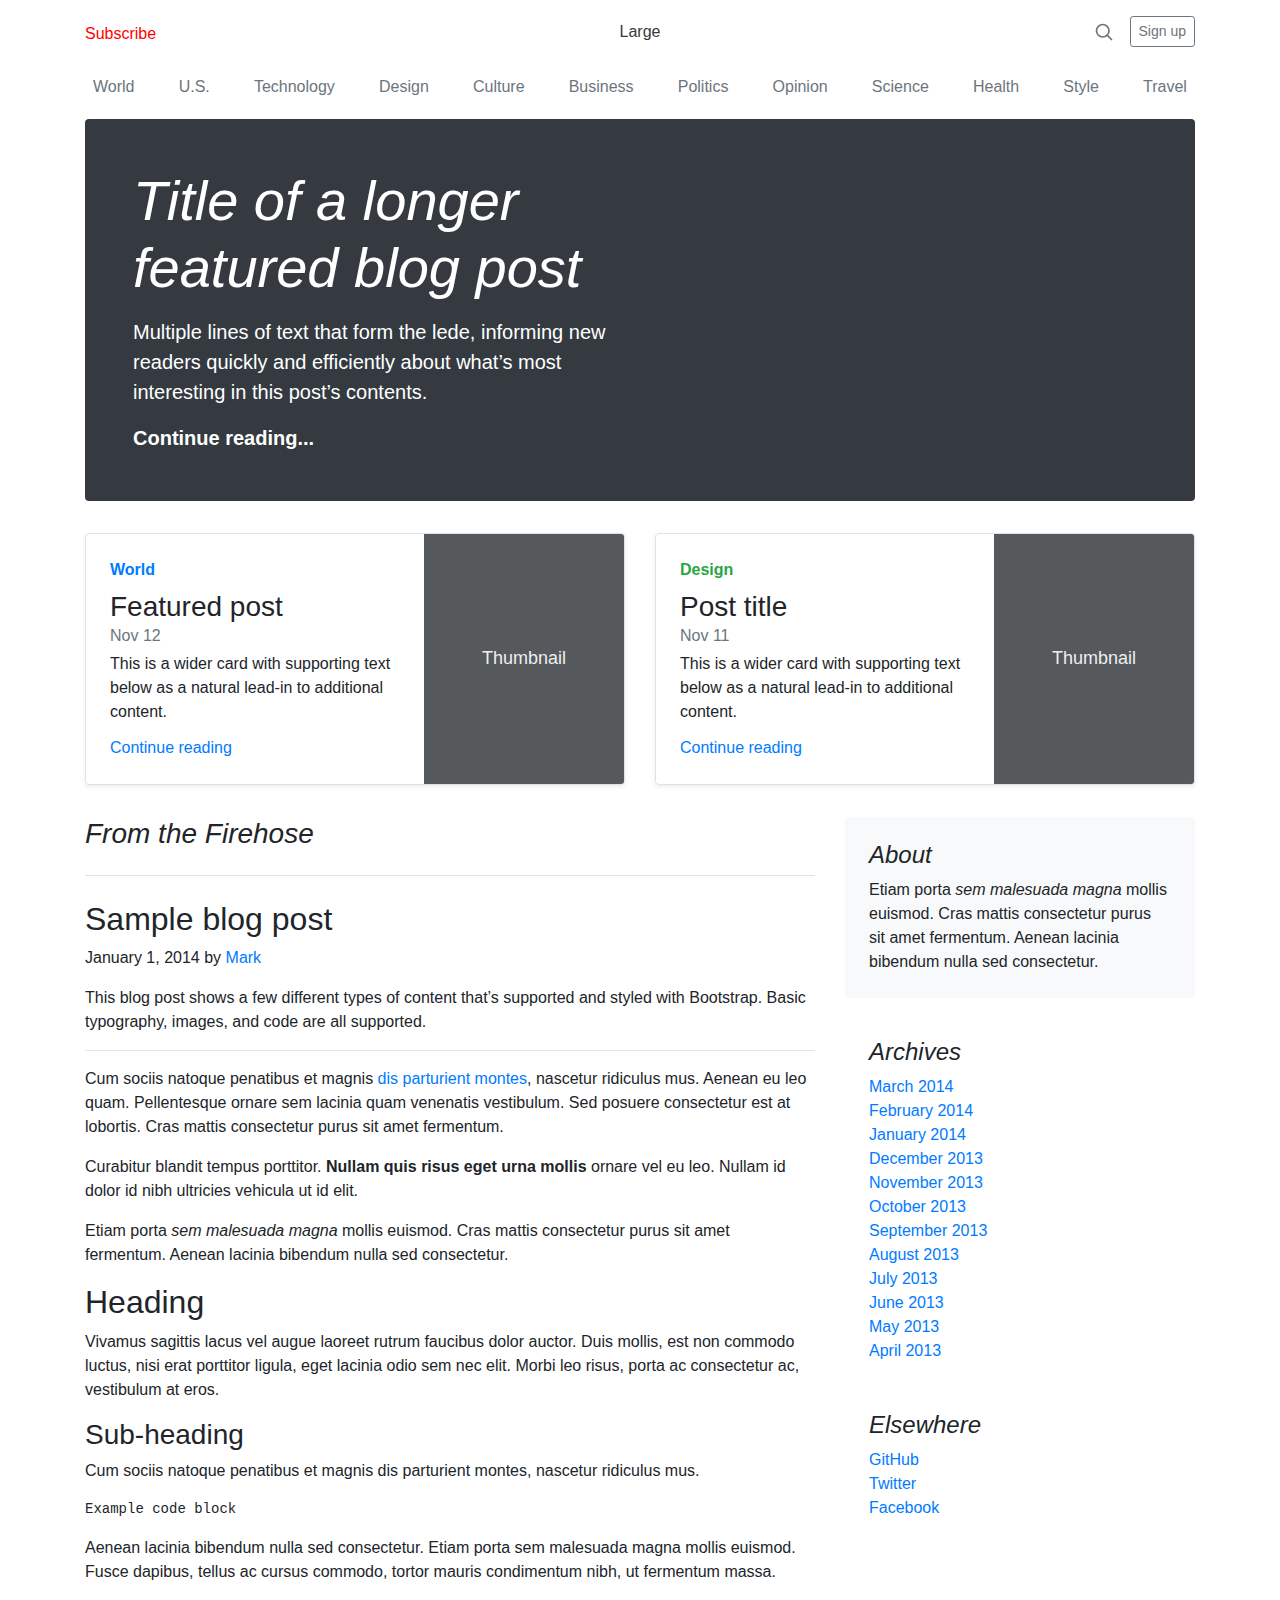
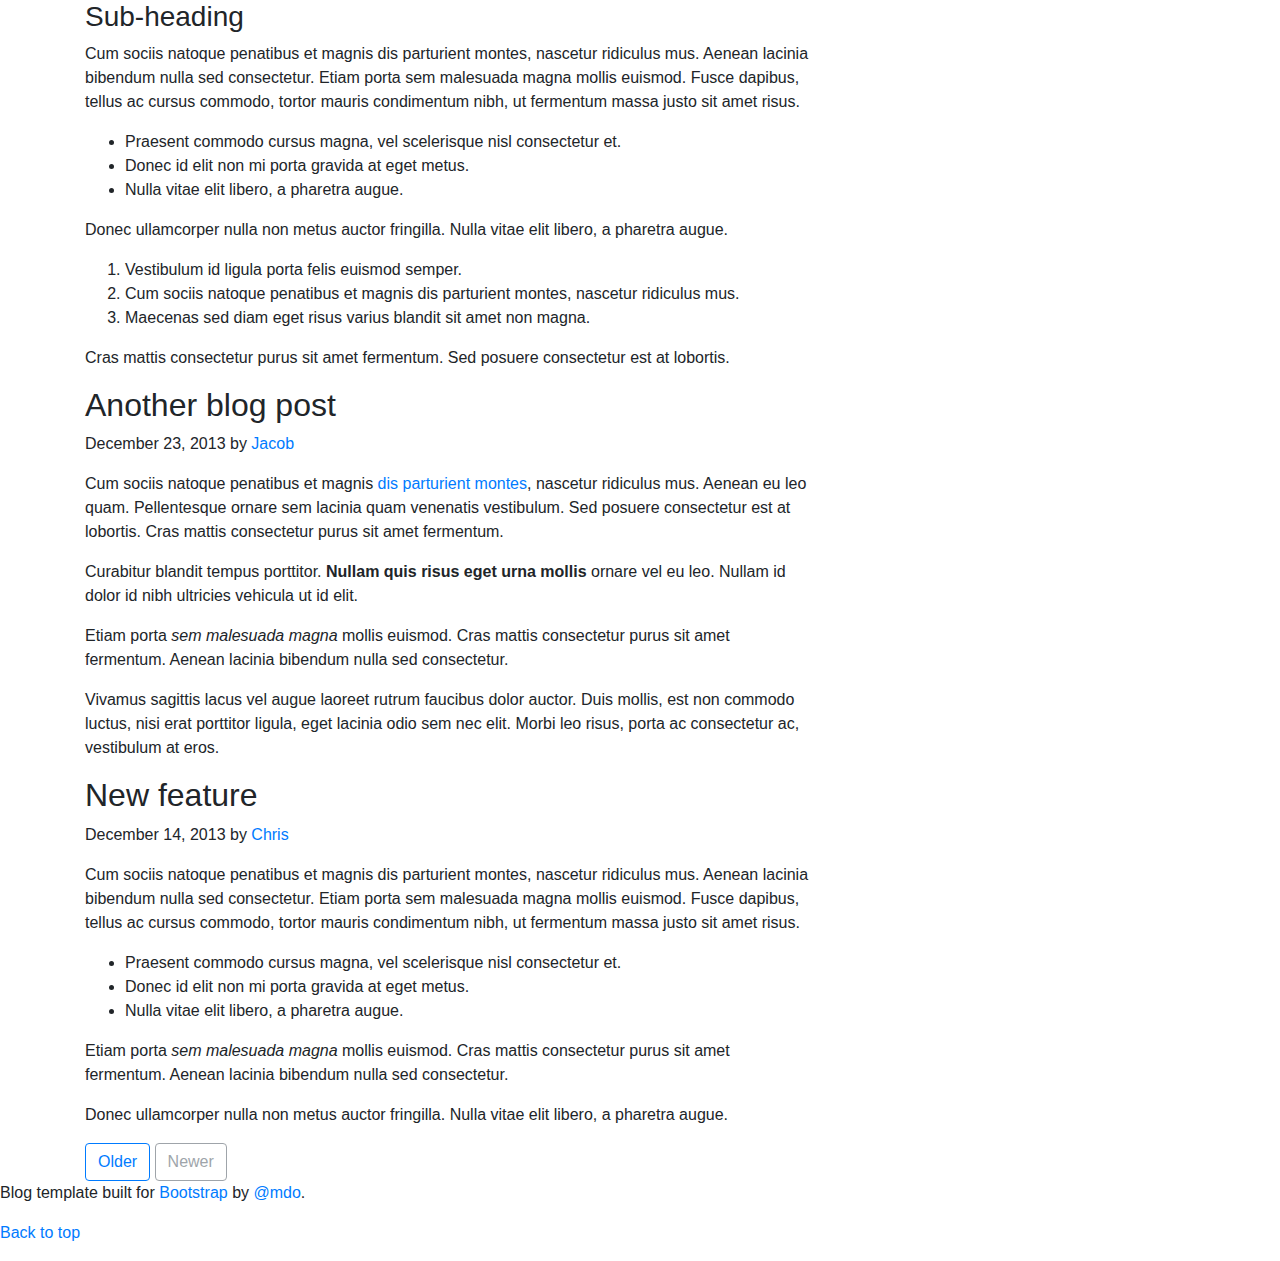
==== index.html @ 303f68e9 "Renamed file" ====
<!doctype html>
<html lang="en">
  <head>
    <meta charset="utf-8">
    <meta name="viewport" content="width=device-width, initial-scale=1, shrink-to-fit=no">
    <meta name="description" content="">
    <meta name="author" content="Mark Otto, Jacob Thornton, and Bootstrap contributors">
    <meta name="generator" content="Jekyll v3.8.5">
    <title>Blog Template · Bootstrap</title>

    <link rel="canonical" href="https://getbootstrap.com/docs/4.3/examples/blog/">

    <!-- Bootstrap core CSS -->
<link rel="stylesheet" href="https://stackpath.bootstrapcdn.com/bootstrap/4.3.1/css/bootstrap.min.css" integrity="sha384-ggOyR0iXCbMQv3Xipma34MD+dH/1fQ784/j6cY/iJTQUOhcWr7x9JvoRxT2MZw1T" crossorigin="anonymous">

    <style>
      .bd-placeholder-img {
        font-size: 1.125rem;
        text-anchor: middle;
        -webkit-user-select: none;
        -moz-user-select: none;
        -ms-user-select: none;
        user-select: none;
      }

      @media (min-width: 768px) {
        .bd-placeholder-img-lg {
          font-size: 3.5rem;
        }
      }
    </style>
    <!-- Custom styles for this template -->
    <link href="https://fonts.googleapis.com/css?family=Playfair+Display:700,900" rel="stylesheet">
    <!-- Custom styles for this template -->
    <link href="./css/style.css" rel="stylesheet">
  </head>
  <body>
    <div class="container">
  <header class="blog-header py-3">
    <div class="row flex-nowrap justify-content-between align-items-center">
      <div class="col-4 pt-1">
        <a class="important" href="#">Subscribe</a>
      </div>
      <div class="col-4 text-center">
        <a class="blog-header-logo text-dark" href="#">Large</a>
      </div>
      <div class="col-4 d-flex justify-content-end align-items-center">
        <a class="text-muted" href="#">
          <svg xmlns="http://www.w3.org/2000/svg" width="20" height="20" fill="none" stroke="currentColor" stroke-linecap="round" stroke-linejoin="round" stroke-width="2" class="mx-3" role="img" viewBox="0 0 24 24" focusable="false"><title>Search</title><circle cx="10.5" cy="10.5" r="7.5"/><path d="M21 21l-5.2-5.2"/></svg>
        </a>
        <a class="btn btn-sm btn-outline-secondary" href="#">Sign up</a>
      </div>
    </div>
  </header>

  <div class="nav-scroller py-1 mb-2">
    <nav class="nav d-flex justify-content-between">
      <a class="p-2 text-muted" href="#">World</a>
      <a class="p-2 text-muted" href="./about.html">U.S.</a>
      <a class="p-2 text-muted" href="#">Technology</a>
      <a class="p-2 text-muted" href="#">Design</a>
      <a class="p-2 text-muted" href="#">Culture</a>
      <a class="p-2 text-muted" href="#">Business</a>
      <a class="p-2 text-muted" href="#">Politics</a>
      <a class="p-2 text-muted" href="#">Opinion</a>
      <a class="p-2 text-muted" href="#">Science</a>
      <a class="p-2 text-muted" href="#">Health</a>
      <a class="p-2 text-muted" href="#">Style</a>
      <a class="p-2 text-muted" href="#">Travel</a>
    </nav>
  </div>

  <div class="jumbotron p-4 p-md-5 text-white rounded bg-dark">
    <div class="col-md-6 px-0">
      <h1 class="display-4 font-italic">Title of a longer featured blog post</h1>
      <p class="lead my-3">Multiple lines of text that form the lede, informing new readers quickly and efficiently about what’s most interesting in this post’s contents.</p>
      <p class="lead mb-0"><a href="#" class="text-white font-weight-bold">Continue reading...</a></p>
    </div>
  </div>

  <div class="row mb-2">
    <div class="col-md-6">
      <div class="row no-gutters border rounded overflow-hidden flex-md-row mb-4 shadow-sm h-md-250 position-relative">
        <div class="col p-4 d-flex flex-column position-static">
          <strong class="d-inline-block mb-2 text-primary">World</strong>
          <h3 class="mb-0">Featured post</h3>
          <div class="mb-1 text-muted">Nov 12</div>
          <p class="card-text mb-auto">This is a wider card with supporting text below as a natural lead-in to additional content.</p>
          <a href="#" class="stretched-link">Continue reading</a>
        </div>
        <div class="col-auto d-none d-lg-block">
          <svg class="bd-placeholder-img" width="200" height="250" xmlns="http://www.w3.org/2000/svg" preserveAspectRatio="xMidYMid slice" focusable="false" role="img" aria-label="Placeholder: Thumbnail"><title>Placeholder</title><rect width="100%" height="100%" fill="#55595c"/><text x="50%" y="50%" fill="#eceeef" dy=".3em">Thumbnail</text></svg>
        </div>
      </div>
    </div>
    <div class="col-md-6">
      <div class="row no-gutters border rounded overflow-hidden flex-md-row mb-4 shadow-sm h-md-250 position-relative">
        <div class="col p-4 d-flex flex-column position-static">
          <strong class="d-inline-block mb-2 text-success">Design</strong>
          <h3 class="mb-0">Post title</h3>
          <div class="mb-1 text-muted">Nov 11</div>
          <p class="mb-auto">This is a wider card with supporting text below as a natural lead-in to additional content.</p>
          <a href="#" class="stretched-link">Continue reading</a>
        </div>
        <div class="col-auto d-none d-lg-block">
          <svg class="bd-placeholder-img" width="200" height="250" xmlns="http://www.w3.org/2000/svg" preserveAspectRatio="xMidYMid slice" focusable="false" role="img" aria-label="Placeholder: Thumbnail"><title>Placeholder</title><rect width="100%" height="100%" fill="#55595c"/><text x="50%" y="50%" fill="#eceeef" dy=".3em">Thumbnail</text></svg>
        </div>
      </div>
    </div>
  </div>
</div>

<main role="main" class="container">
  <div class="row">
    <div class="col-md-8 blog-main">
      <h3 class="pb-4 mb-4 font-italic border-bottom">
        From the Firehose
      </h3>

      <div class="blog-post">
        <h2 class="blog-post-title">Sample blog post</h2>
        <p class="blog-post-meta">January 1, 2014 by <a href="#">Mark</a></p>

        <p>This blog post shows a few different types of content that’s supported and styled with Bootstrap. Basic typography, images, and code are all supported.</p>
        <hr>
        <p>Cum sociis natoque penatibus et magnis <a href="#">dis parturient montes</a>, nascetur ridiculus mus. Aenean eu leo quam. Pellentesque ornare sem lacinia quam venenatis vestibulum. Sed posuere consectetur est at lobortis. Cras mattis consectetur purus sit amet fermentum.</p>
        <blockquote>
          <p>Curabitur blandit tempus porttitor. <strong>Nullam quis risus eget urna mollis</strong> ornare vel eu leo. Nullam id dolor id nibh ultricies vehicula ut id elit.</p>
        </blockquote>
        <p>Etiam porta <em>sem malesuada magna</em> mollis euismod. Cras mattis consectetur purus sit amet fermentum. Aenean lacinia bibendum nulla sed consectetur.</p>
        <h2>Heading</h2>
        <p>Vivamus sagittis lacus vel augue laoreet rutrum faucibus dolor auctor. Duis mollis, est non commodo luctus, nisi erat porttitor ligula, eget lacinia odio sem nec elit. Morbi leo risus, porta ac consectetur ac, vestibulum at eros.</p>
        <h3>Sub-heading</h3>
        <p>Cum sociis natoque penatibus et magnis dis parturient montes, nascetur ridiculus mus.</p>
        <pre><code>Example code block</code></pre>
        <p>Aenean lacinia bibendum nulla sed consectetur. Etiam porta sem malesuada magna mollis euismod. Fusce dapibus, tellus ac cursus commodo, tortor mauris condimentum nibh, ut fermentum massa.</p>
        <h3>Sub-heading</h3>
        <p>Cum sociis natoque penatibus et magnis dis parturient montes, nascetur ridiculus mus. Aenean lacinia bibendum nulla sed consectetur. Etiam porta sem malesuada magna mollis euismod. Fusce dapibus, tellus ac cursus commodo, tortor mauris condimentum nibh, ut fermentum massa justo sit amet risus.</p>
        <ul>
          <li>Praesent commodo cursus magna, vel scelerisque nisl consectetur et.</li>
          <li>Donec id elit non mi porta gravida at eget metus.</li>
          <li>Nulla vitae elit libero, a pharetra augue.</li>
        </ul>
        <p>Donec ullamcorper nulla non metus auctor fringilla. Nulla vitae elit libero, a pharetra augue.</p>
        <ol>
          <li>Vestibulum id ligula porta felis euismod semper.</li>
          <li>Cum sociis natoque penatibus et magnis dis parturient montes, nascetur ridiculus mus.</li>
          <li>Maecenas sed diam eget risus varius blandit sit amet non magna.</li>
        </ol>
        <p>Cras mattis consectetur purus sit amet fermentum. Sed posuere consectetur est at lobortis.</p>
      </div><!-- /.blog-post -->

      <div class="blog-post">
        <h2 class="blog-post-title">Another blog post</h2>
        <p class="blog-post-meta">December 23, 2013 by <a href="#">Jacob</a></p>

        <p>Cum sociis natoque penatibus et magnis <a href="#">dis parturient montes</a>, nascetur ridiculus mus. Aenean eu leo quam. Pellentesque ornare sem lacinia quam venenatis vestibulum. Sed posuere consectetur est at lobortis. Cras mattis consectetur purus sit amet fermentum.</p>
        <blockquote>
          <p>Curabitur blandit tempus porttitor. <strong>Nullam quis risus eget urna mollis</strong> ornare vel eu leo. Nullam id dolor id nibh ultricies vehicula ut id elit.</p>
        </blockquote>
        <p>Etiam porta <em>sem malesuada magna</em> mollis euismod. Cras mattis consectetur purus sit amet fermentum. Aenean lacinia bibendum nulla sed consectetur.</p>
        <p>Vivamus sagittis lacus vel augue laoreet rutrum faucibus dolor auctor. Duis mollis, est non commodo luctus, nisi erat porttitor ligula, eget lacinia odio sem nec elit. Morbi leo risus, porta ac consectetur ac, vestibulum at eros.</p>
      </div><!-- /.blog-post -->

      <div class="blog-post">
        <h2 class="blog-post-title">New feature</h2>
        <p class="blog-post-meta">December 14, 2013 by <a href="#">Chris</a></p>

        <p>Cum sociis natoque penatibus et magnis dis parturient montes, nascetur ridiculus mus. Aenean lacinia bibendum nulla sed consectetur. Etiam porta sem malesuada magna mollis euismod. Fusce dapibus, tellus ac cursus commodo, tortor mauris condimentum nibh, ut fermentum massa justo sit amet risus.</p>
        <ul>
          <li>Praesent commodo cursus magna, vel scelerisque nisl consectetur et.</li>
          <li>Donec id elit non mi porta gravida at eget metus.</li>
          <li>Nulla vitae elit libero, a pharetra augue.</li>
        </ul>
        <p>Etiam porta <em>sem malesuada magna</em> mollis euismod. Cras mattis consectetur purus sit amet fermentum. Aenean lacinia bibendum nulla sed consectetur.</p>
        <p>Donec ullamcorper nulla non metus auctor fringilla. Nulla vitae elit libero, a pharetra augue.</p>
      </div><!-- /.blog-post -->

      <nav class="blog-pagination">
        <a class="btn btn-outline-primary" href="#">Older</a>
        <a class="btn btn-outline-secondary disabled" href="#" tabindex="-1" aria-disabled="true">Newer</a>
      </nav>

    </div><!-- /.blog-main -->

    <aside class="col-md-4 blog-sidebar">
      <div class="p-4 mb-3 bg-light rounded">
        <h4 class="font-italic">About</h4>
        <p class="mb-0">Etiam porta <em>sem malesuada magna</em> mollis euismod. Cras mattis consectetur purus sit amet fermentum. Aenean lacinia bibendum nulla sed consectetur.</p>
      </div>

      <div class="p-4">
        <h4 class="font-italic">Archives</h4>
        <ol class="list-unstyled mb-0">
          <li><a href="#">March 2014</a></li>
          <li><a href="#">February 2014</a></li>
          <li><a href="#">January 2014</a></li>
          <li><a href="#">December 2013</a></li>
          <li><a href="#">November 2013</a></li>
          <li><a href="#">October 2013</a></li>
          <li><a href="#">September 2013</a></li>
          <li><a href="#">August 2013</a></li>
          <li><a href="#">July 2013</a></li>
          <li><a href="#">June 2013</a></li>
          <li><a href="#">May 2013</a></li>
          <li><a href="#">April 2013</a></li>
        </ol>
      </div>

      <div class="p-4">
        <h4 class="font-italic">Elsewhere</h4>
        <ol class="list-unstyled">
          <li><a href="#">GitHub</a></li>
          <li><a href="#">Twitter</a></li>
          <li><a href="#">Facebook</a></li>
        </ol>
      </div>
    </aside><!-- /.blog-sidebar -->

  </div><!-- /.row -->

</main><!-- /.container -->

<footer class="blog-footer">
  <p>Blog template built for <a href="https://getbootstrap.com/">Bootstrap</a> by <a href="https://twitter.com/mdo">@mdo</a>.</p>
  <p>
    <a href="#">Back to top</a>
  </p>
</footer>
</body>
</html>
---- css/style.css ----
.important {
  color:red;
}
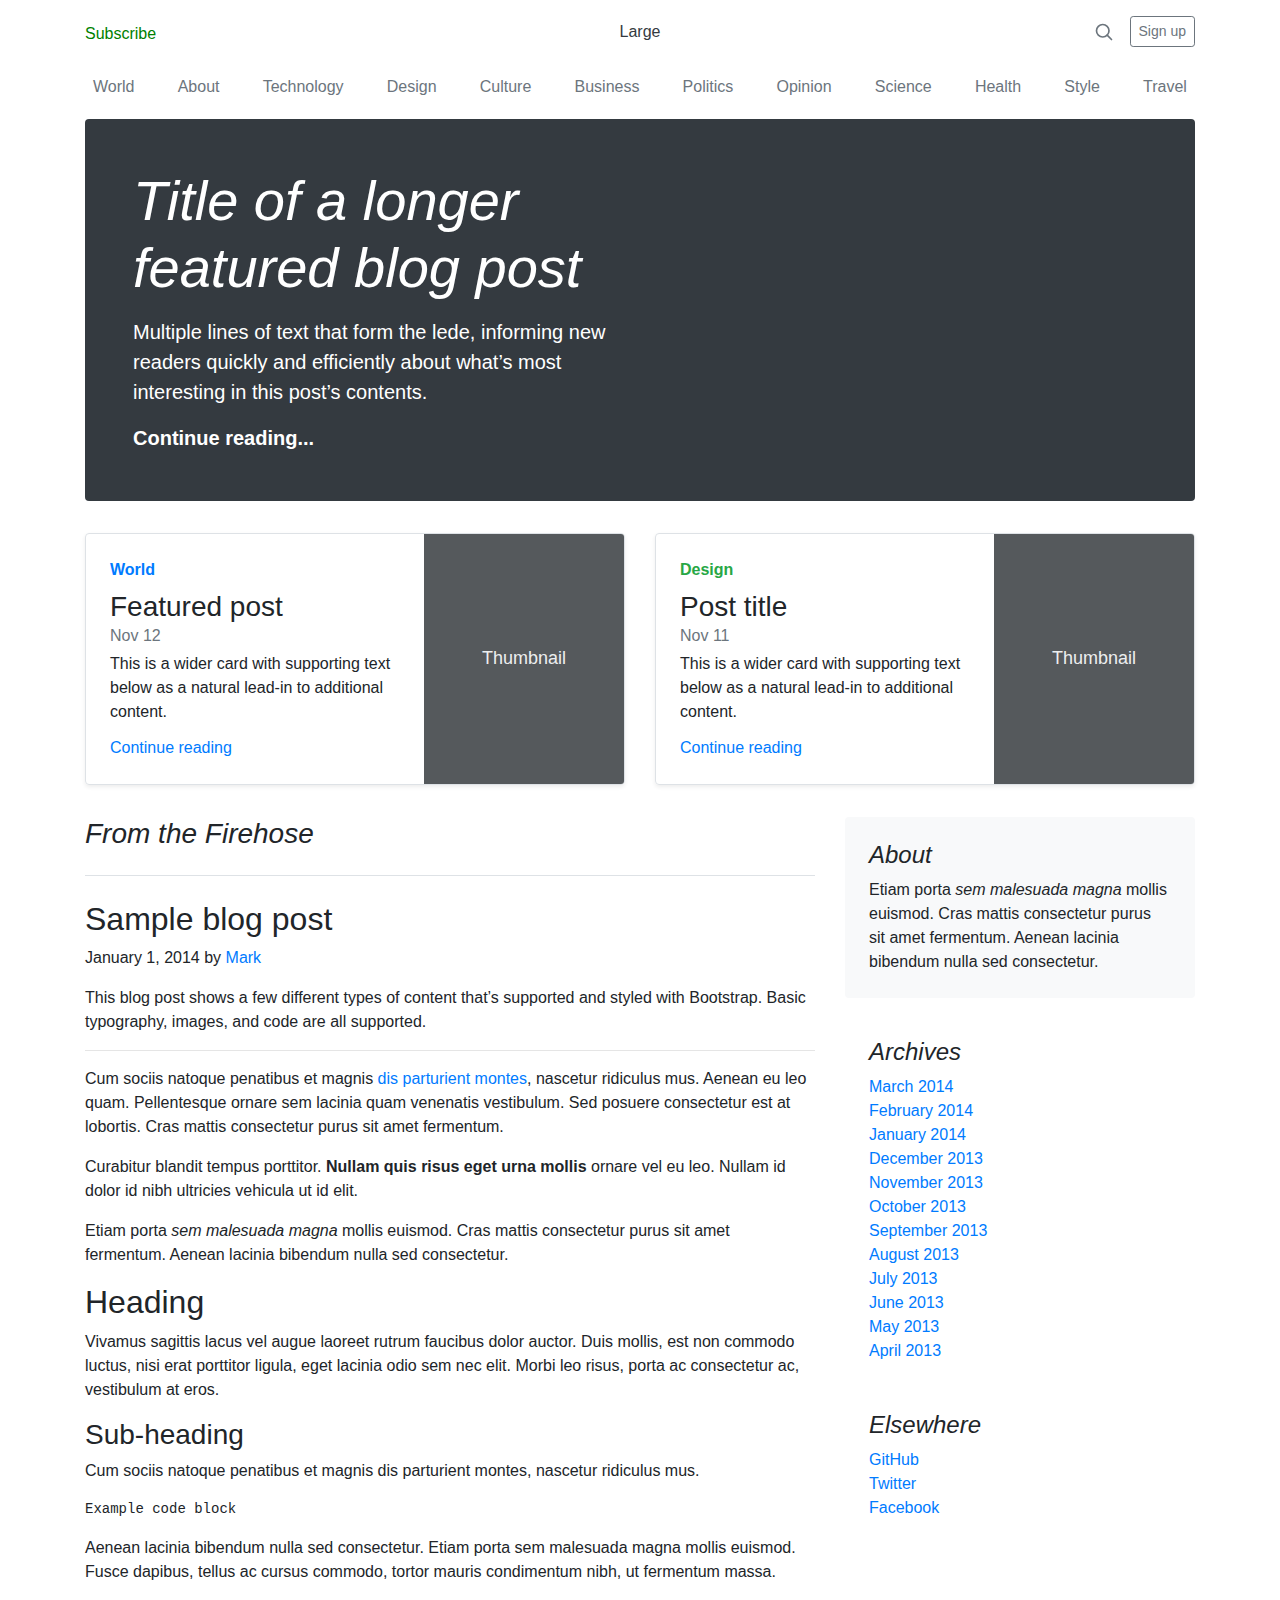
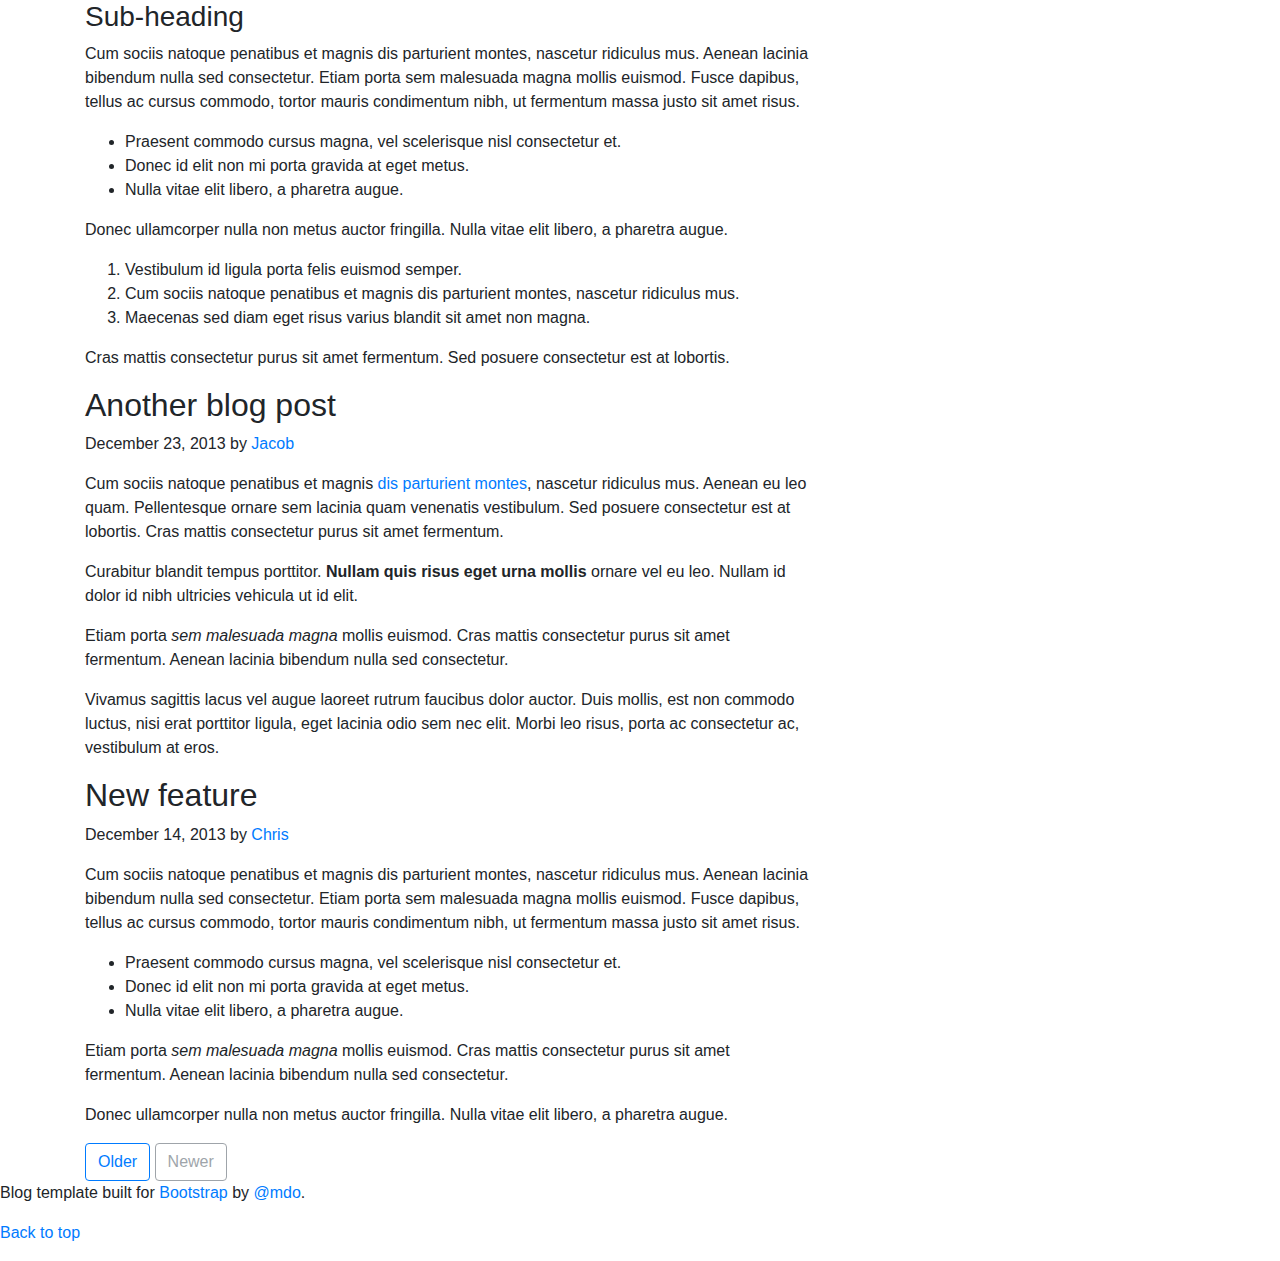
==== commit 58bc82c3: "Changed style and title" ====
--- a/index.html
+++ b/index.html
@@ -57,7 +57,7 @@
   <div class="nav-scroller py-1 mb-2">
     <nav class="nav d-flex justify-content-between">
       <a class="p-2 text-muted" href="#">World</a>
-      <a class="p-2 text-muted" href="./about.html">U.S.</a>
+      <a class="p-2 text-muted" href="./about.html">About</a>
       <a class="p-2 text-muted" href="#">Technology</a>
       <a class="p-2 text-muted" href="#">Design</a>
       <a class="p-2 text-muted" href="#">Culture</a>
--- a/css/style.css
+++ b/css/style.css
@@ -1,3 +1,3 @@
 .important {
-  color:red;
+  color: green;
 }
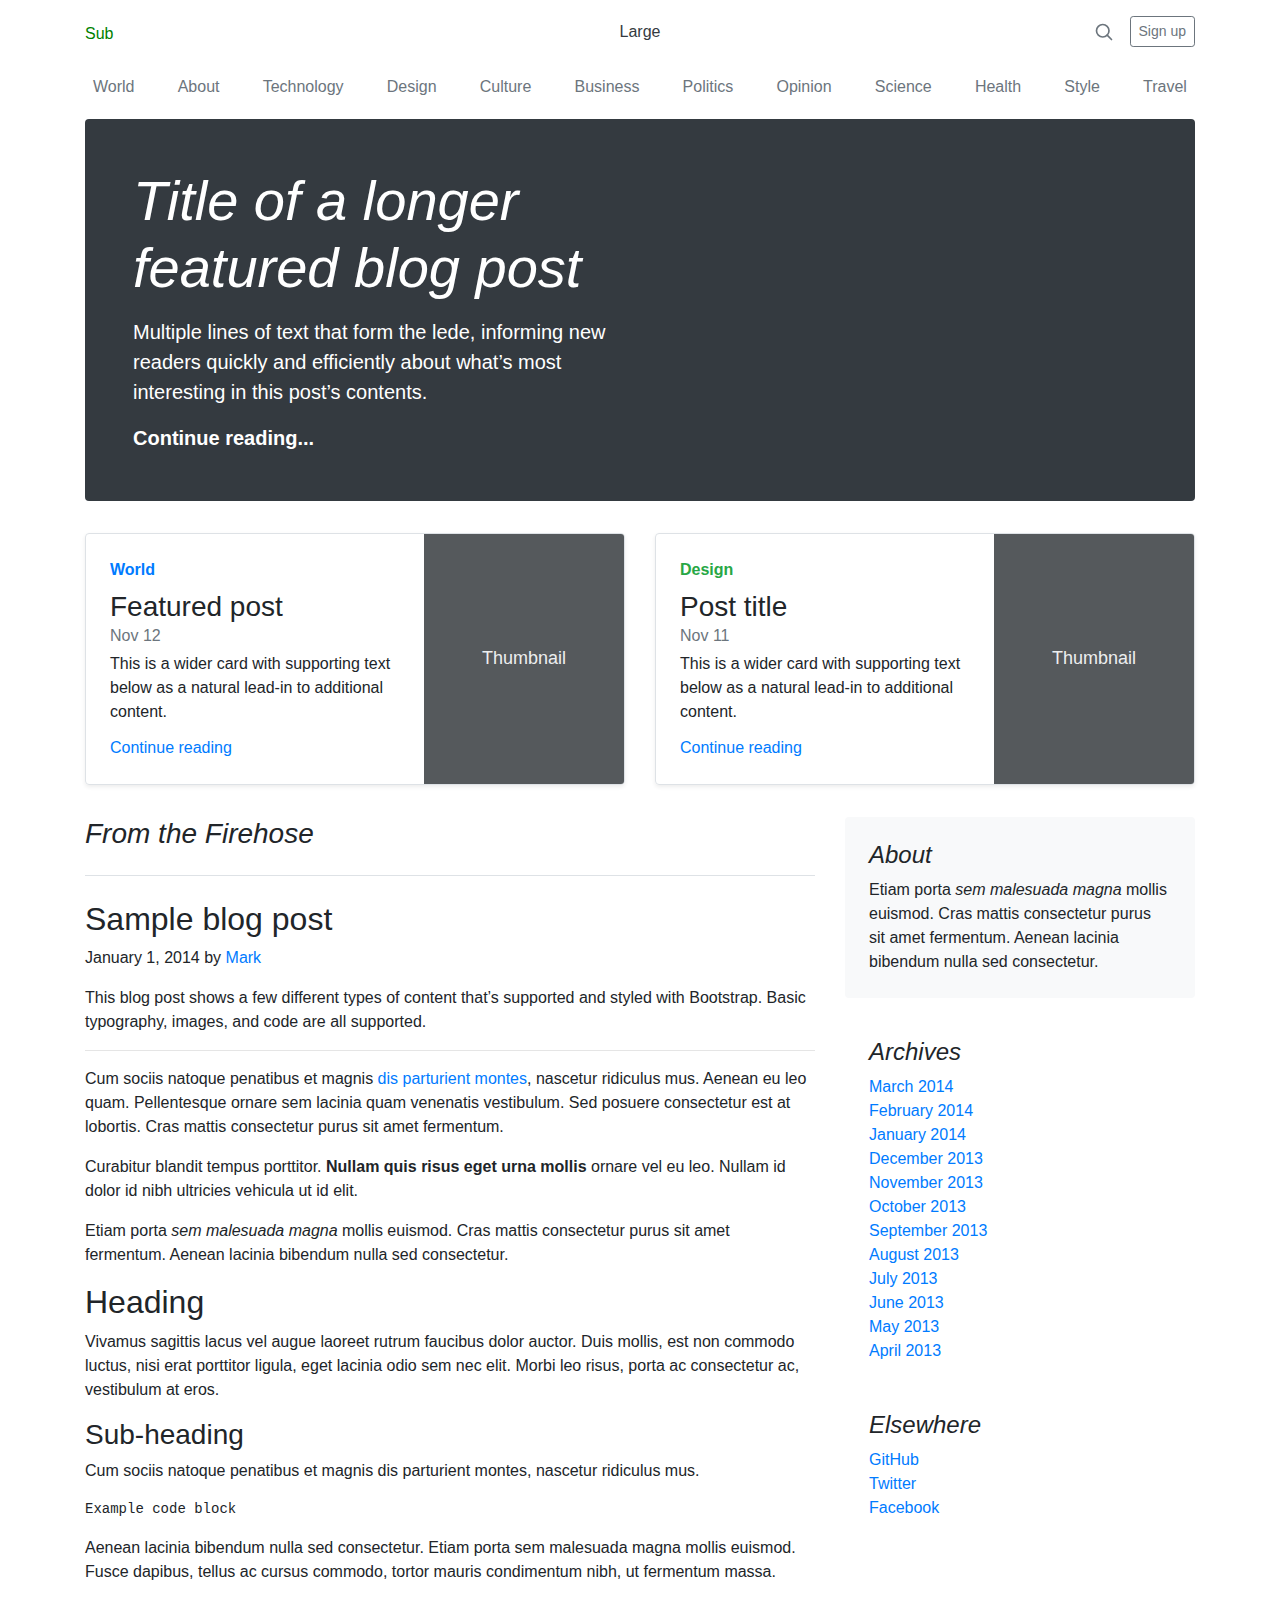
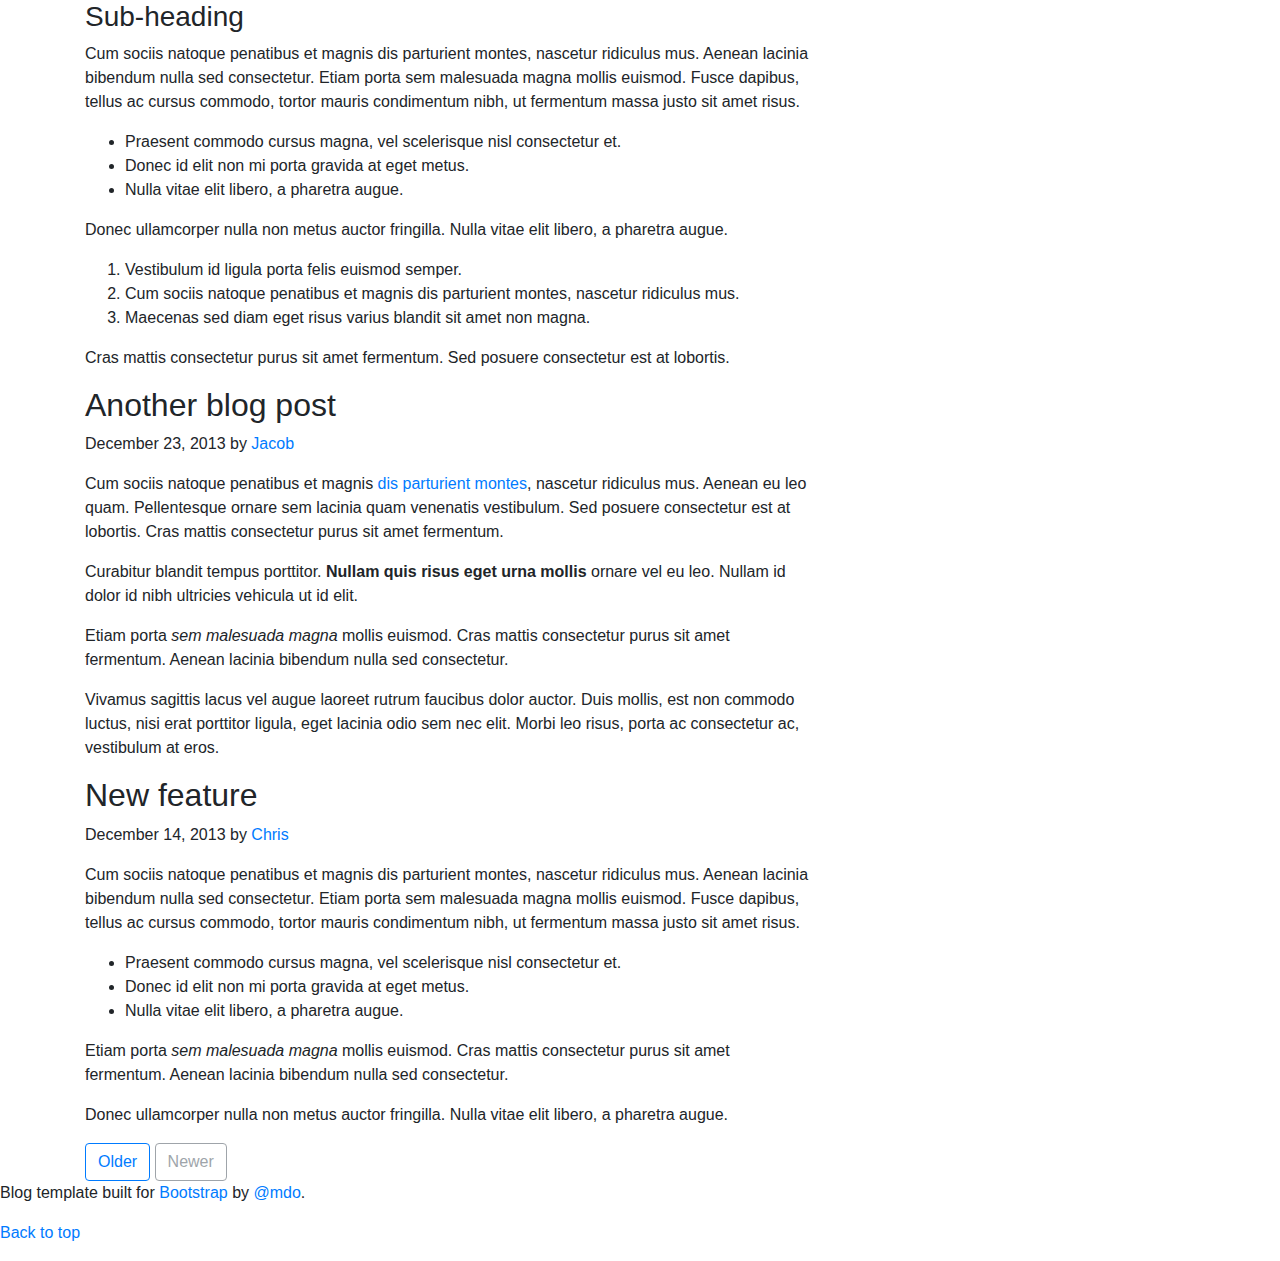
==== commit e618503a: "Update index.html" ====
--- a/index.html
+++ b/index.html
@@ -40,7 +40,7 @@
   <header class="blog-header py-3">
     <div class="row flex-nowrap justify-content-between align-items-center">
       <div class="col-4 pt-1">
-        <a class="important" href="#">Subscribe</a>
+        <a class="important" href="#">Sub</a> 
       </div>
       <div class="col-4 text-center">
         <a class="blog-header-logo text-dark" href="#">Large</a>
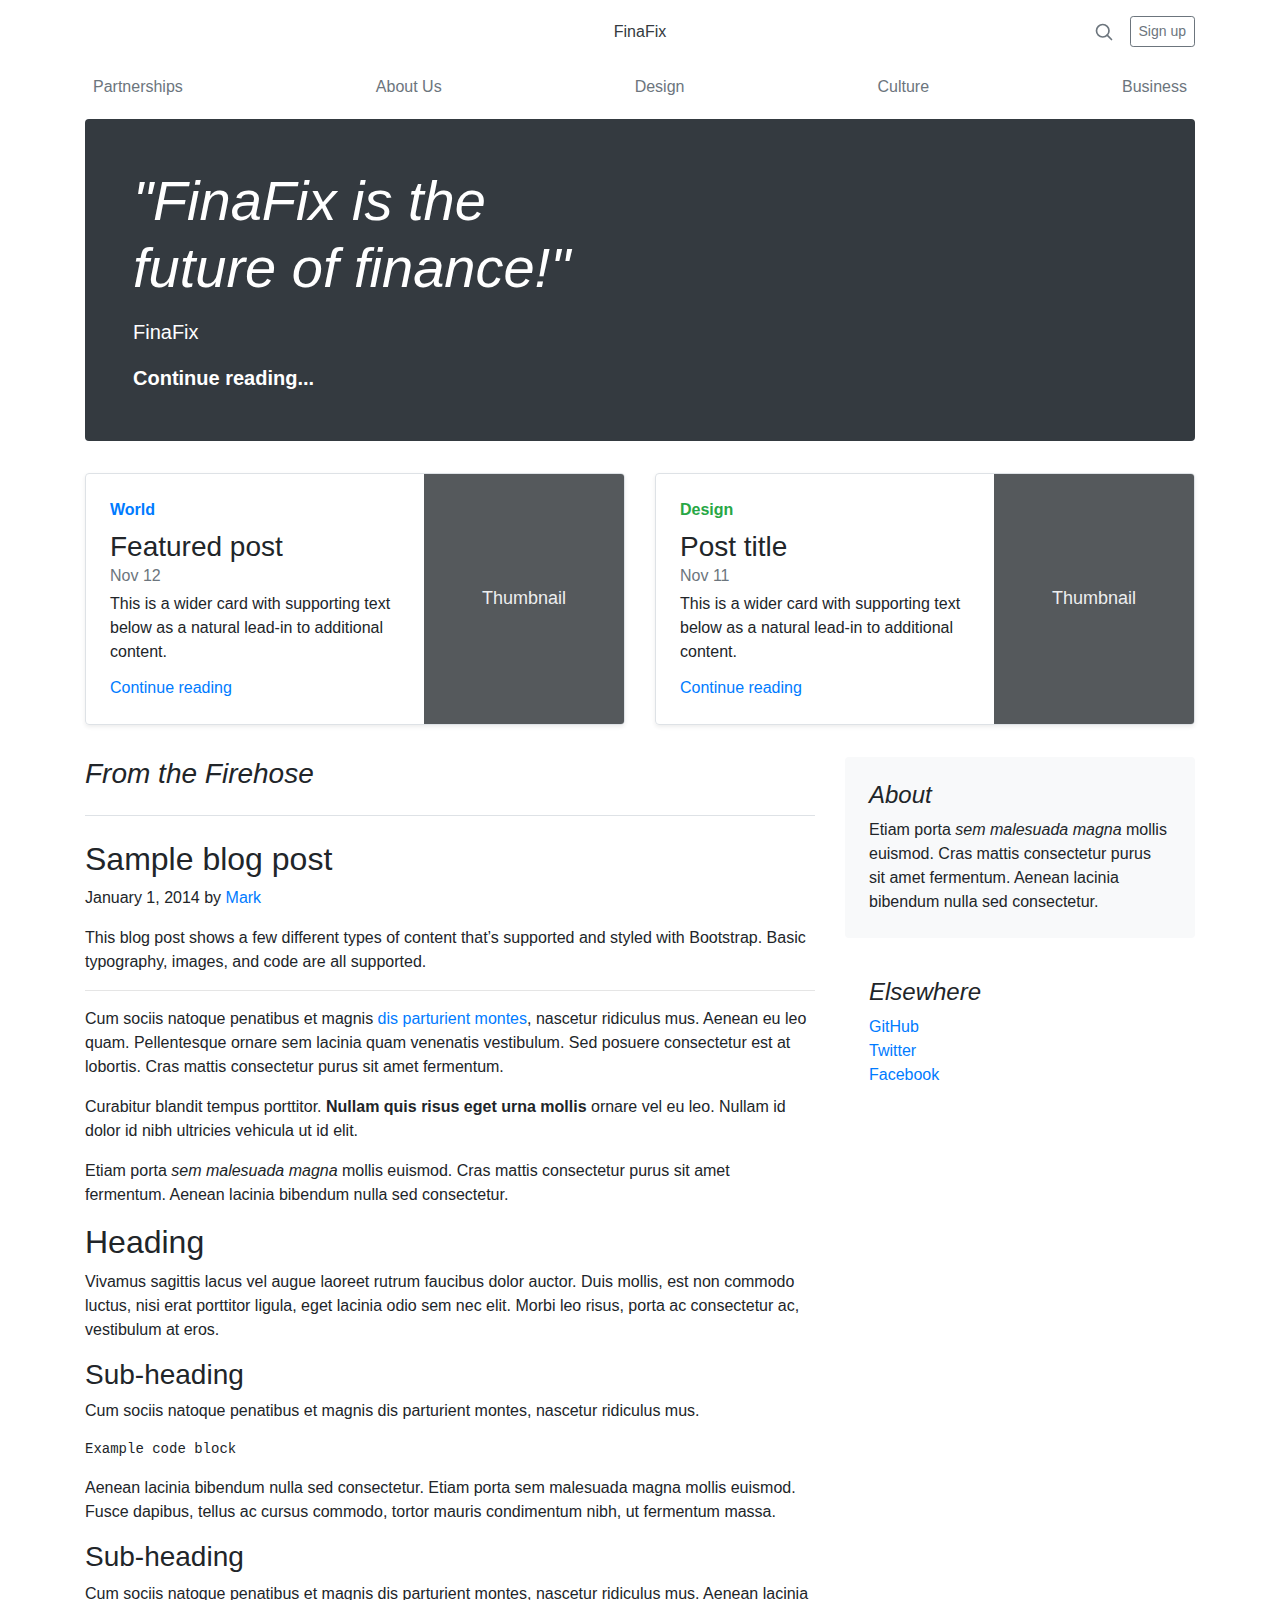
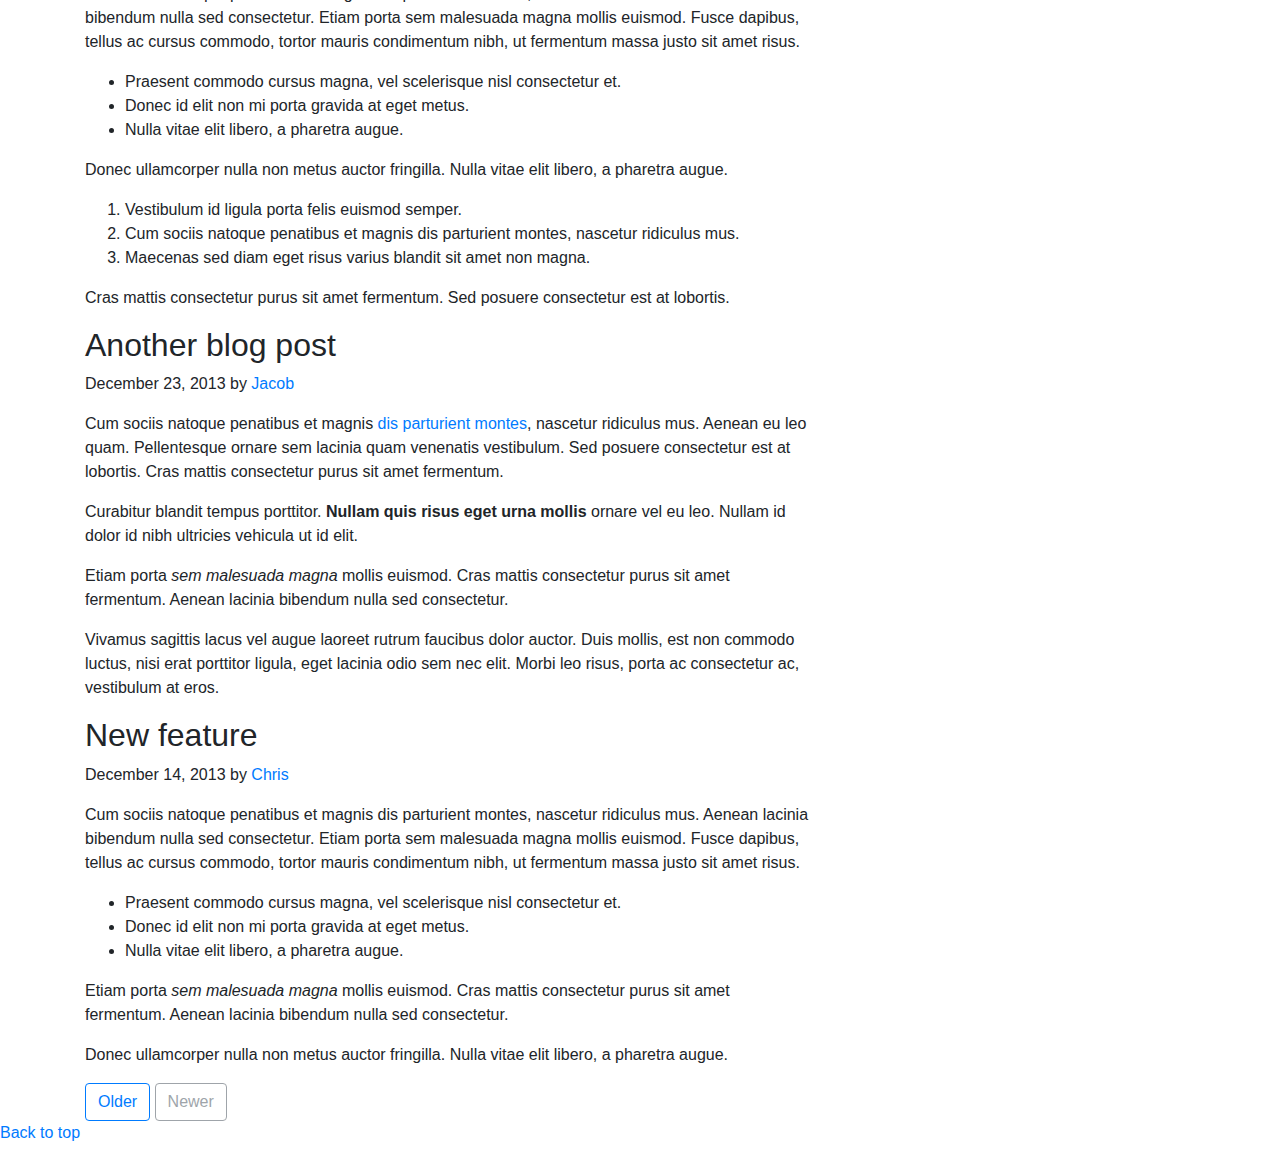
==== commit 0013d8a0: "Update index.html" ====
--- a/index.html
+++ b/index.html
@@ -40,10 +40,9 @@
   <header class="blog-header py-3">
     <div class="row flex-nowrap justify-content-between align-items-center">
       <div class="col-4 pt-1">
-        <a class="important" href="#">Sub</a> 
       </div>
       <div class="col-4 text-center">
-        <a class="blog-header-logo text-dark" href="#">Large</a>
+        <a class="blog-header-logo text-dark" href="#">FinaFix</a>
       </div>
       <div class="col-4 d-flex justify-content-end align-items-center">
         <a class="text-muted" href="#">
@@ -56,25 +55,18 @@
 
   <div class="nav-scroller py-1 mb-2">
     <nav class="nav d-flex justify-content-between">
-      <a class="p-2 text-muted" href="#">World</a>
-      <a class="p-2 text-muted" href="./about.html">About</a>
-      <a class="p-2 text-muted" href="#">Technology</a>
+      <a class="p-2 text-muted" href="#">Partnerships</a>
+      <a class="p-2 text-muted" href="./about.html">About Us</a>
       <a class="p-2 text-muted" href="#">Design</a>
       <a class="p-2 text-muted" href="#">Culture</a>
       <a class="p-2 text-muted" href="#">Business</a>
-      <a class="p-2 text-muted" href="#">Politics</a>
-      <a class="p-2 text-muted" href="#">Opinion</a>
-      <a class="p-2 text-muted" href="#">Science</a>
-      <a class="p-2 text-muted" href="#">Health</a>
-      <a class="p-2 text-muted" href="#">Style</a>
-      <a class="p-2 text-muted" href="#">Travel</a>
     </nav>
   </div>
 
   <div class="jumbotron p-4 p-md-5 text-white rounded bg-dark">
     <div class="col-md-6 px-0">
-      <h1 class="display-4 font-italic">Title of a longer featured blog post</h1>
-      <p class="lead my-3">Multiple lines of text that form the lede, informing new readers quickly and efficiently about what’s most interesting in this post’s contents.</p>
+      <h1 class="display-4 font-italic">"FinaFix is the future of finance!"</h1>
+      <p class="lead my-3">FinaFix </p>
       <p class="lead mb-0"><a href="#" class="text-white font-weight-bold">Continue reading...</a></p>
     </div>
   </div>
@@ -191,24 +183,6 @@
       </div>
 
       <div class="p-4">
-        <h4 class="font-italic">Archives</h4>
-        <ol class="list-unstyled mb-0">
-          <li><a href="#">March 2014</a></li>
-          <li><a href="#">February 2014</a></li>
-          <li><a href="#">January 2014</a></li>
-          <li><a href="#">December 2013</a></li>
-          <li><a href="#">November 2013</a></li>
-          <li><a href="#">October 2013</a></li>
-          <li><a href="#">September 2013</a></li>
-          <li><a href="#">August 2013</a></li>
-          <li><a href="#">July 2013</a></li>
-          <li><a href="#">June 2013</a></li>
-          <li><a href="#">May 2013</a></li>
-          <li><a href="#">April 2013</a></li>
-        </ol>
-      </div>
-
-      <div class="p-4">
         <h4 class="font-italic">Elsewhere</h4>
         <ol class="list-unstyled">
           <li><a href="#">GitHub</a></li>
@@ -223,7 +197,6 @@
 </main><!-- /.container -->
 
 <footer class="blog-footer">
-  <p>Blog template built for <a href="https://getbootstrap.com/">Bootstrap</a> by <a href="https://twitter.com/mdo">@mdo</a>.</p>
   <p>
     <a href="#">Back to top</a>
   </p>
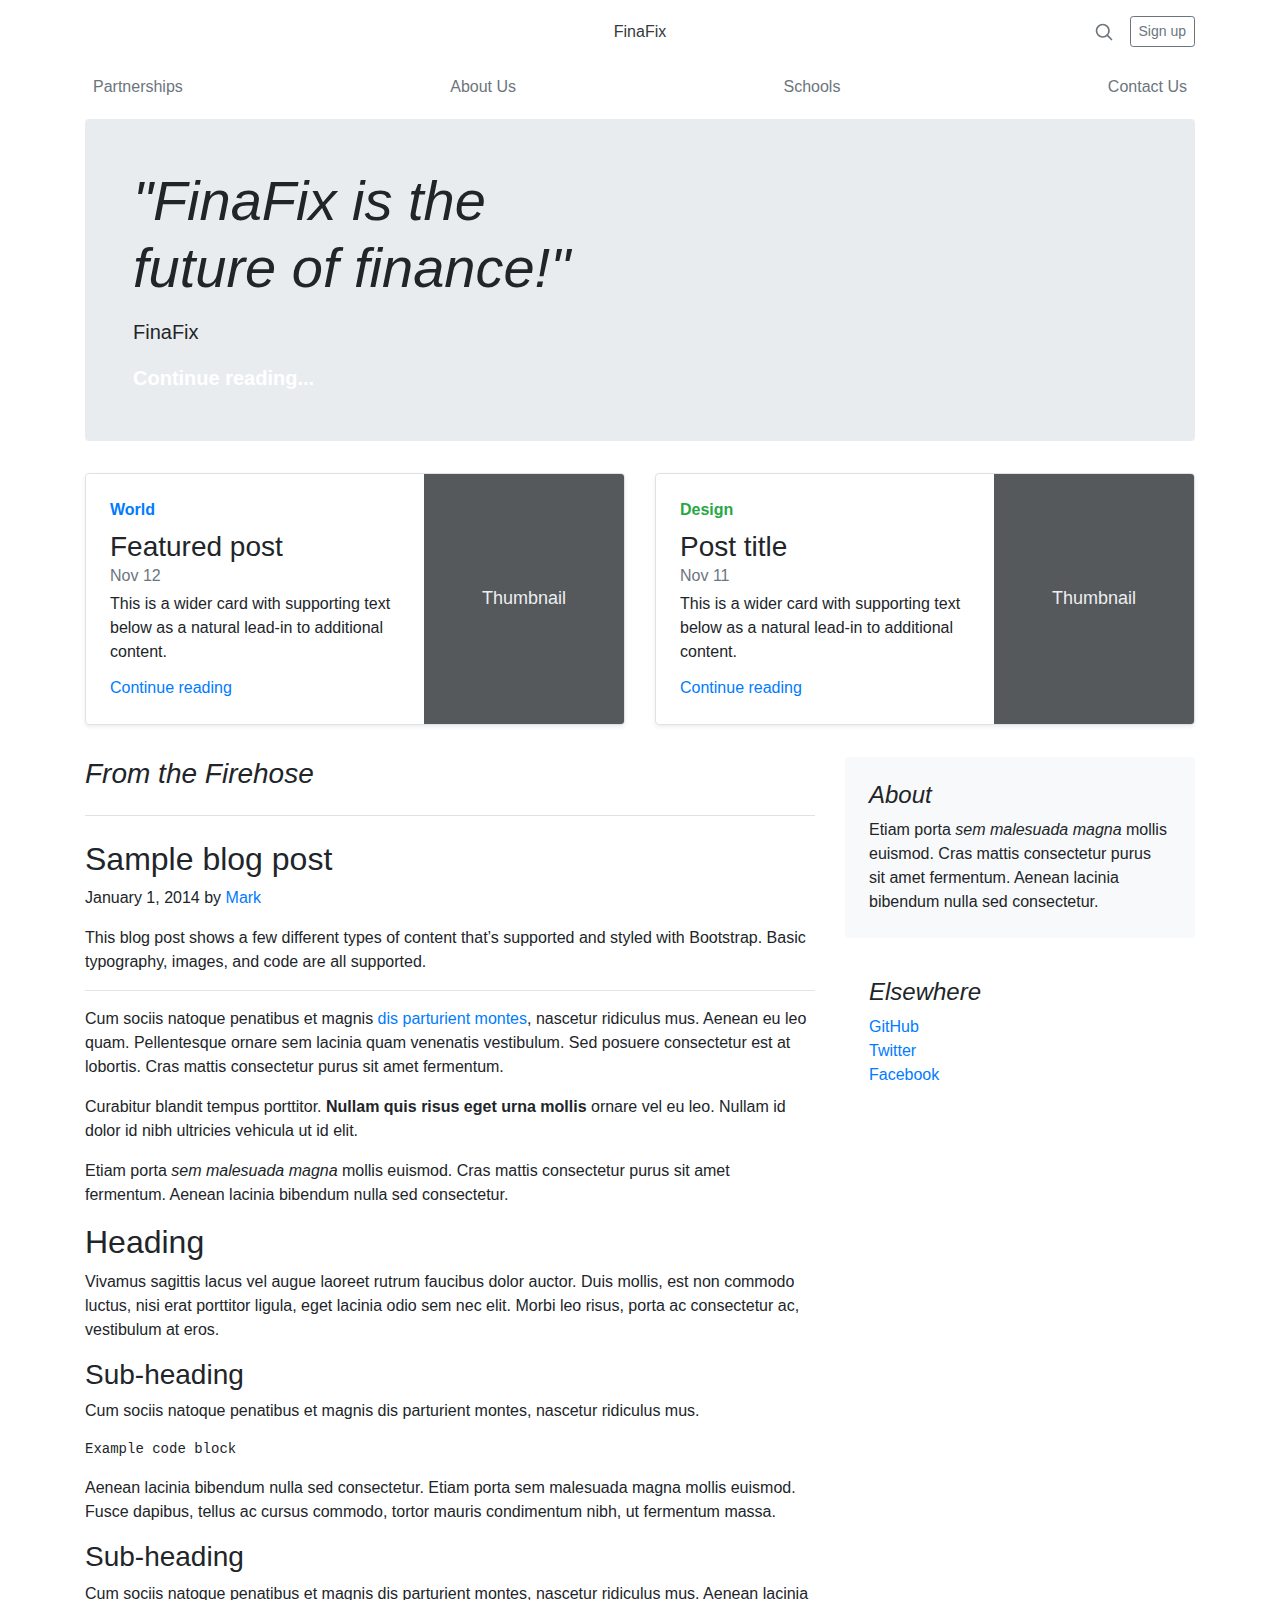
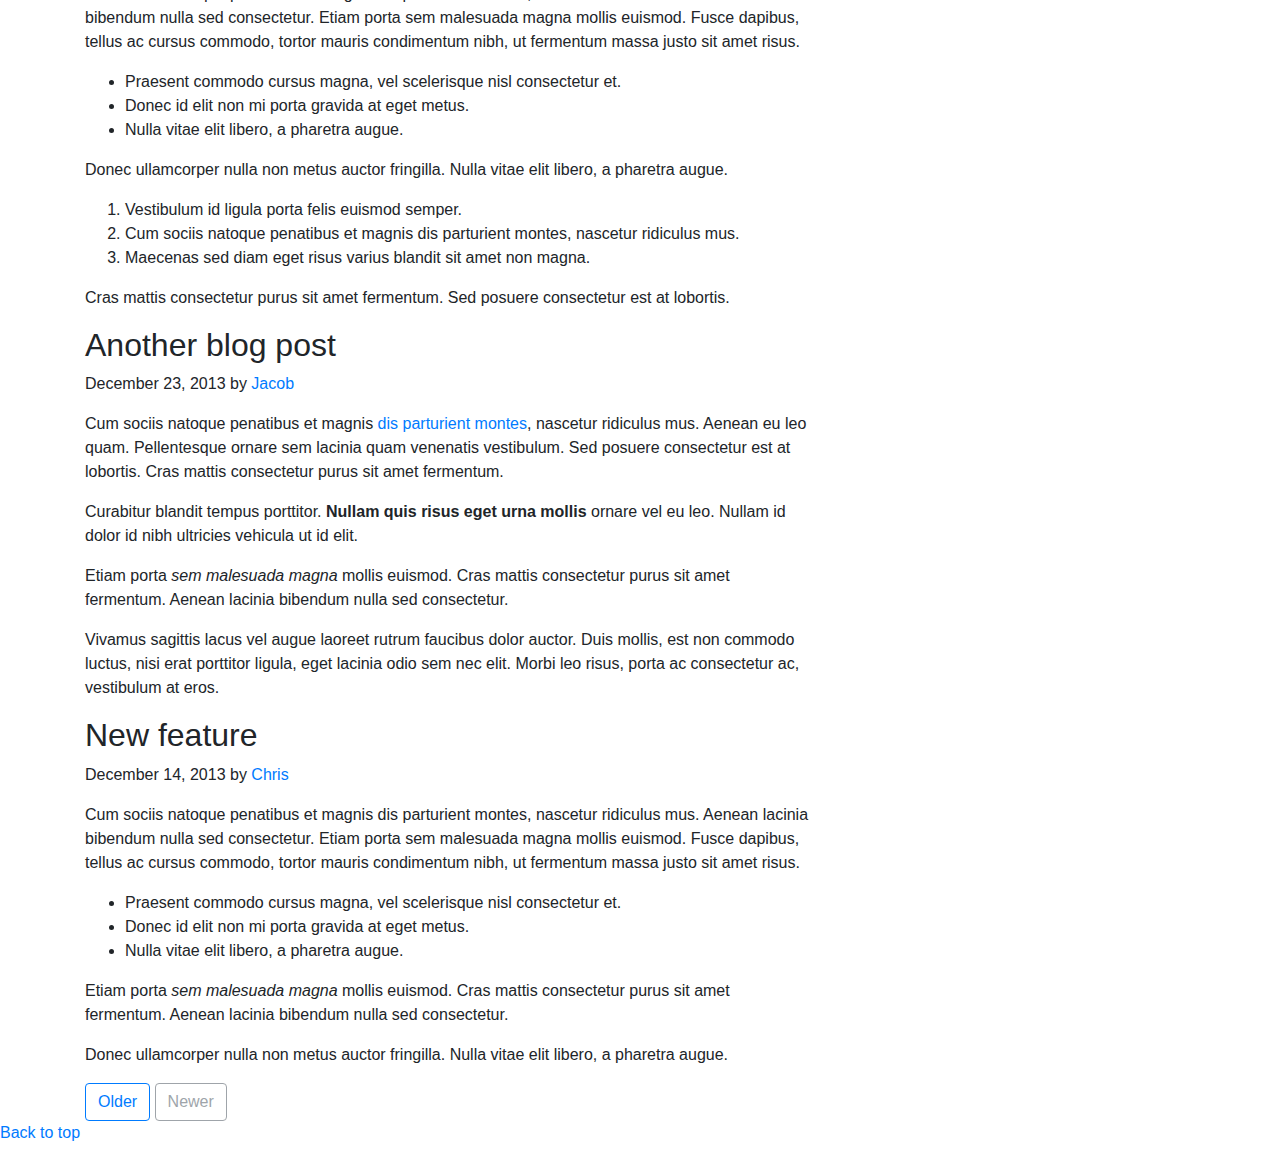
==== commit ffc040e6: "Update index.html" ====
--- a/index.html
+++ b/index.html
@@ -7,7 +7,7 @@
     <meta name="description" content="">
     <meta name="author" content="Mark Otto, Jacob Thornton, and Bootstrap contributors">
     <meta name="generator" content="Jekyll v3.8.5">
-    <title>Blog Template · Bootstrap</title>
+    <title>FinaFix</title>
 
     <link rel="canonical" href="https://getbootstrap.com/docs/4.3/examples/blog/">
 
@@ -57,13 +57,12 @@
     <nav class="nav d-flex justify-content-between">
       <a class="p-2 text-muted" href="#">Partnerships</a>
       <a class="p-2 text-muted" href="./about.html">About Us</a>
-      <a class="p-2 text-muted" href="#">Design</a>
-      <a class="p-2 text-muted" href="#">Culture</a>
-      <a class="p-2 text-muted" href="#">Business</a>
+      <a class="p-2 text-muted" href="#">Schools</a>
+      <a class="p-2 text-muted" href="#">Contact Us</a>
     </nav>
   </div>
 
-  <div class="jumbotron p-4 p-md-5 text-white rounded bg-dark">
+  <div class="jumbotron p-4 p-md-5 text-green rounded bg-grey">
     <div class="col-md-6 px-0">
       <h1 class="display-4 font-italic">"FinaFix is the future of finance!"</h1>
       <p class="lead my-3">FinaFix </p>
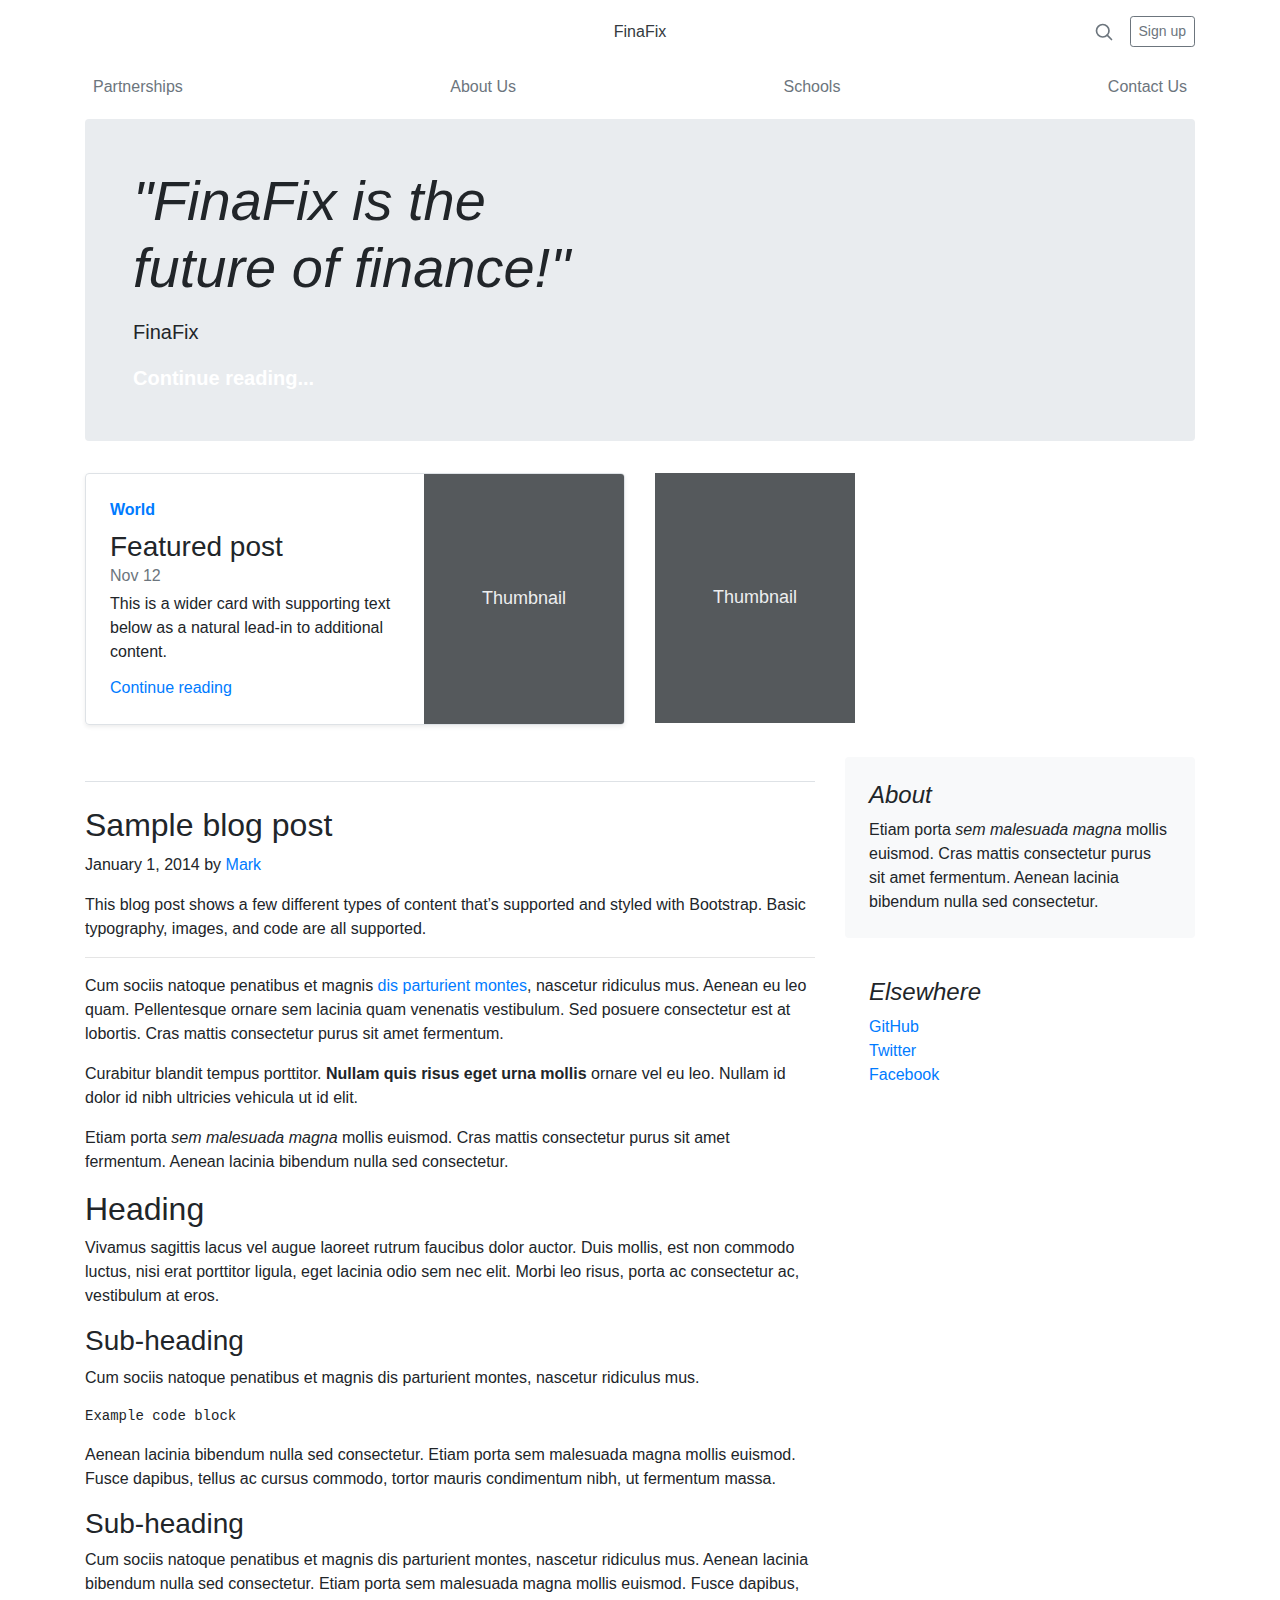
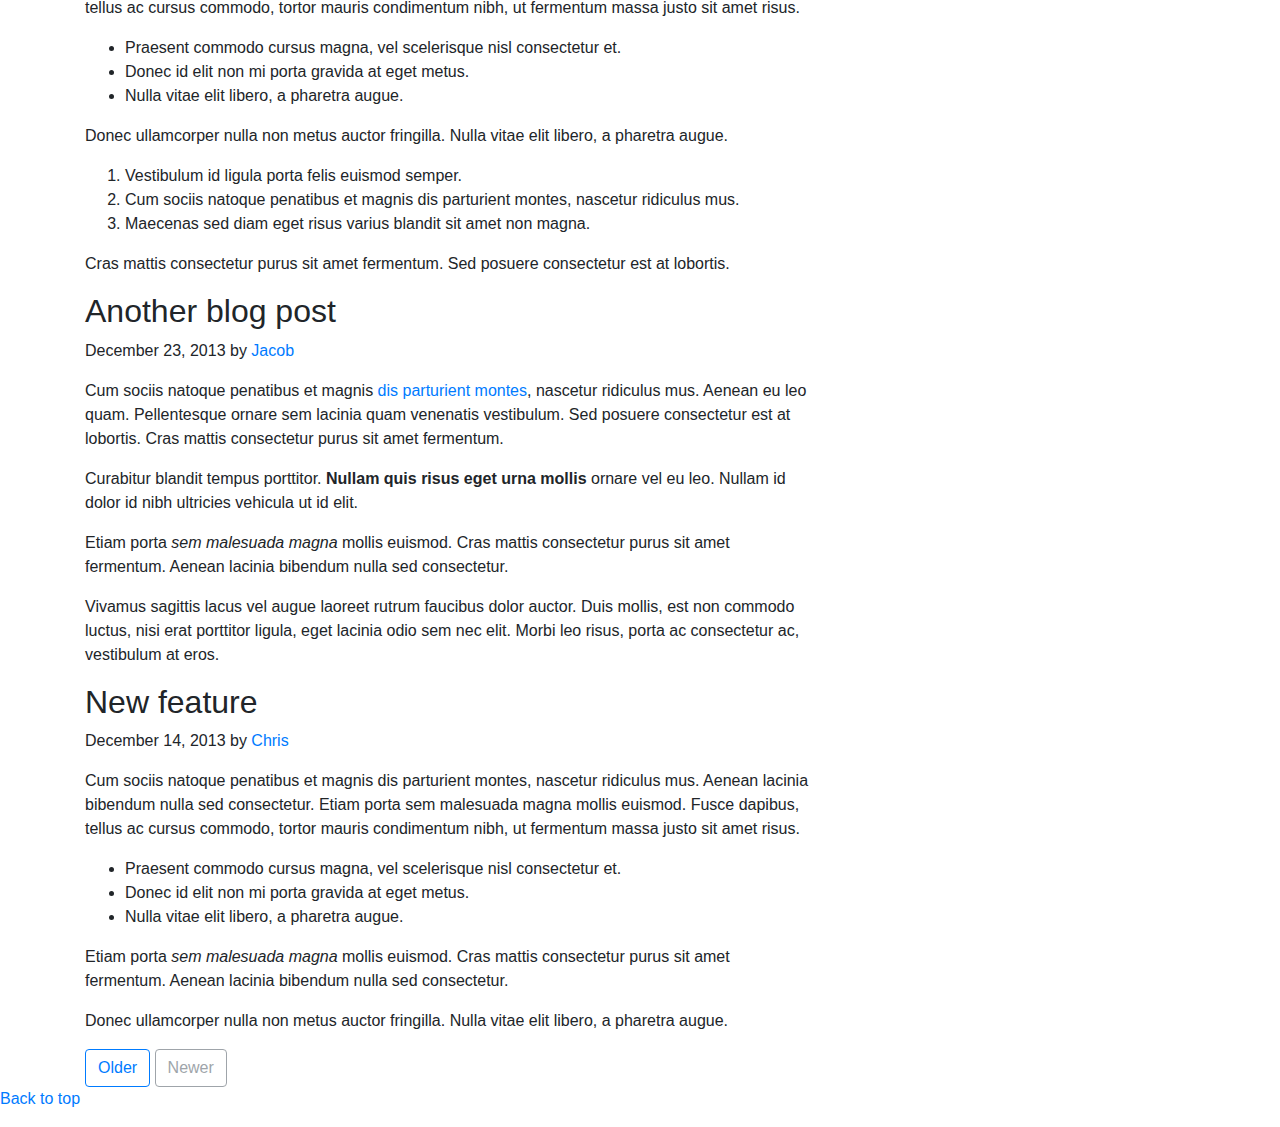
==== commit b8724ef7: "updated text" ====
--- a/index.html
+++ b/index.html
@@ -85,15 +85,6 @@
         </div>
       </div>
     </div>
-    <div class="col-md-6">
-      <div class="row no-gutters border rounded overflow-hidden flex-md-row mb-4 shadow-sm h-md-250 position-relative">
-        <div class="col p-4 d-flex flex-column position-static">
-          <strong class="d-inline-block mb-2 text-success">Design</strong>
-          <h3 class="mb-0">Post title</h3>
-          <div class="mb-1 text-muted">Nov 11</div>
-          <p class="mb-auto">This is a wider card with supporting text below as a natural lead-in to additional content.</p>
-          <a href="#" class="stretched-link">Continue reading</a>
-        </div>
         <div class="col-auto d-none d-lg-block">
           <svg class="bd-placeholder-img" width="200" height="250" xmlns="http://www.w3.org/2000/svg" preserveAspectRatio="xMidYMid slice" focusable="false" role="img" aria-label="Placeholder: Thumbnail"><title>Placeholder</title><rect width="100%" height="100%" fill="#55595c"/><text x="50%" y="50%" fill="#eceeef" dy=".3em">Thumbnail</text></svg>
         </div>
@@ -106,7 +97,6 @@
   <div class="row">
     <div class="col-md-8 blog-main">
       <h3 class="pb-4 mb-4 font-italic border-bottom">
-        From the Firehose
       </h3>
 
       <div class="blog-post">
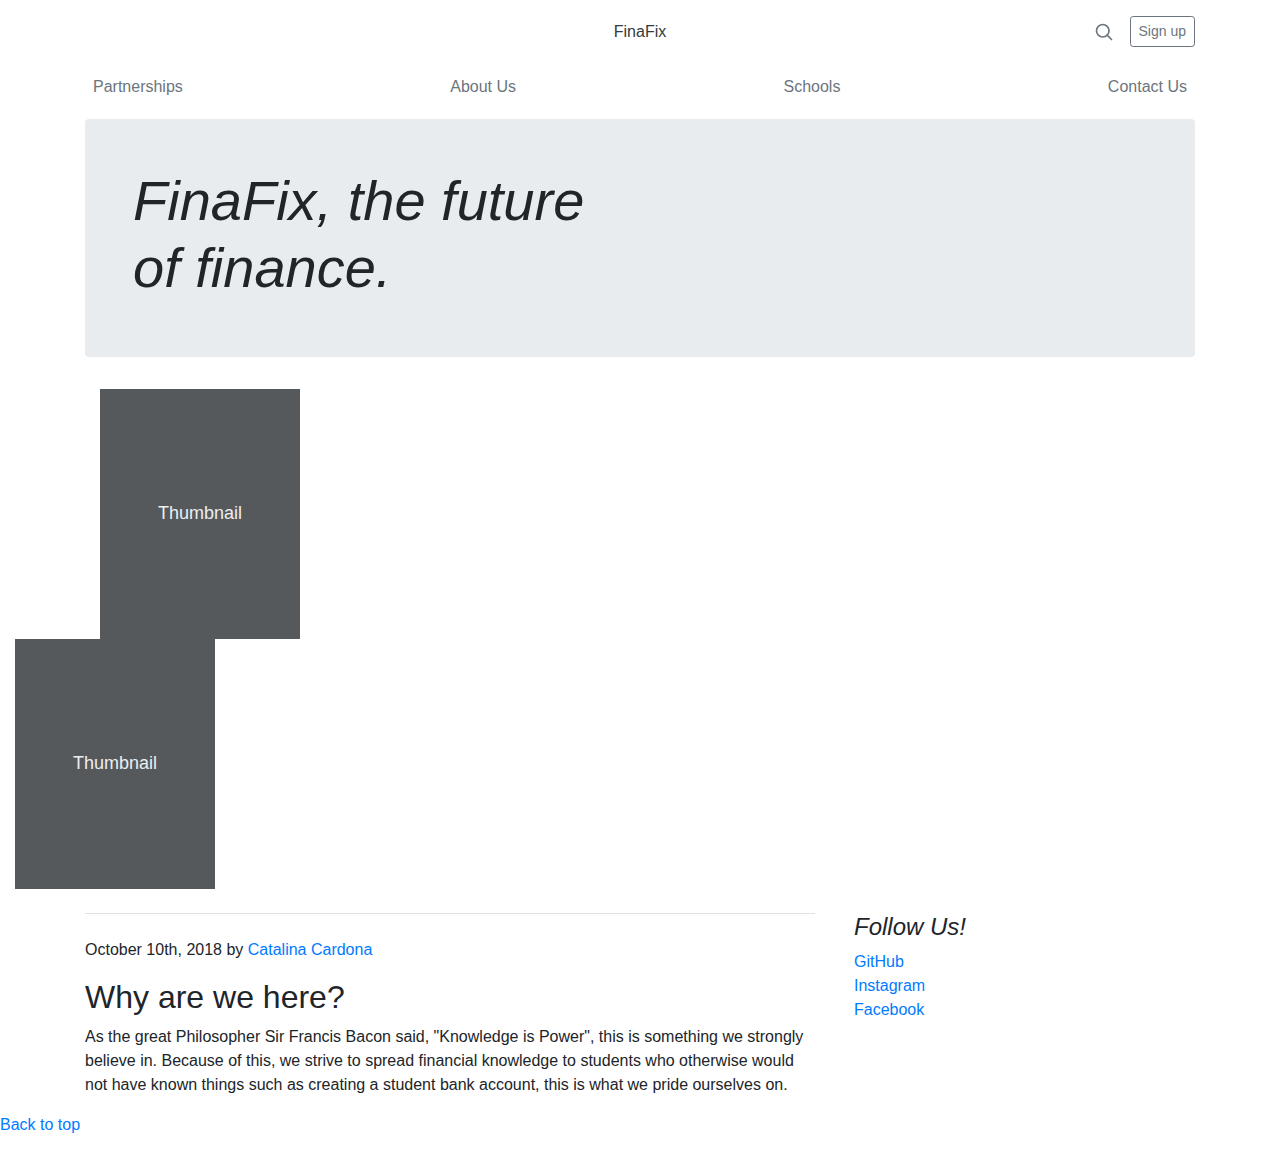
==== commit a1efcd50: "edited page again" ====
--- a/index.html
+++ b/index.html
@@ -64,22 +64,9 @@
 
   <div class="jumbotron p-4 p-md-5 text-green rounded bg-grey">
     <div class="col-md-6 px-0">
-      <h1 class="display-4 font-italic">"FinaFix is the future of finance!"</h1>
-      <p class="lead my-3">FinaFix </p>
-      <p class="lead mb-0"><a href="#" class="text-white font-weight-bold">Continue reading...</a></p>
+      <h1 class="display-4 font-italic">FinaFix, the future of finance.</h1>
     </div>
   </div>
-
-  <div class="row mb-2">
-    <div class="col-md-6">
-      <div class="row no-gutters border rounded overflow-hidden flex-md-row mb-4 shadow-sm h-md-250 position-relative">
-        <div class="col p-4 d-flex flex-column position-static">
-          <strong class="d-inline-block mb-2 text-primary">World</strong>
-          <h3 class="mb-0">Featured post</h3>
-          <div class="mb-1 text-muted">Nov 12</div>
-          <p class="card-text mb-auto">This is a wider card with supporting text below as a natural lead-in to additional content.</p>
-          <a href="#" class="stretched-link">Continue reading</a>
-        </div>
         <div class="col-auto d-none d-lg-block">
           <svg class="bd-placeholder-img" width="200" height="250" xmlns="http://www.w3.org/2000/svg" preserveAspectRatio="xMidYMid slice" focusable="false" role="img" aria-label="Placeholder: Thumbnail"><title>Placeholder</title><rect width="100%" height="100%" fill="#55595c"/><text x="50%" y="50%" fill="#eceeef" dy=".3em">Thumbnail</text></svg>
         </div>
@@ -100,82 +87,21 @@
       </h3>
 
       <div class="blog-post">
-        <h2 class="blog-post-title">Sample blog post</h2>
-        <p class="blog-post-meta">January 1, 2014 by <a href="#">Mark</a></p>
+        <h2 class="blog-post-title"></h2>
+        <p class="blog-post-meta">October 10th, 2018 by <a href="#">Catalina Cardona</a></p>
 
-        <p>This blog post shows a few different types of content that’s supported and styled with Bootstrap. Basic typography, images, and code are all supported.</p>
-        <hr>
-        <p>Cum sociis natoque penatibus et magnis <a href="#">dis parturient montes</a>, nascetur ridiculus mus. Aenean eu leo quam. Pellentesque ornare sem lacinia quam venenatis vestibulum. Sed posuere consectetur est at lobortis. Cras mattis consectetur purus sit amet fermentum.</p>
-        <blockquote>
-          <p>Curabitur blandit tempus porttitor. <strong>Nullam quis risus eget urna mollis</strong> ornare vel eu leo. Nullam id dolor id nibh ultricies vehicula ut id elit.</p>
-        </blockquote>
-        <p>Etiam porta <em>sem malesuada magna</em> mollis euismod. Cras mattis consectetur purus sit amet fermentum. Aenean lacinia bibendum nulla sed consectetur.</p>
-        <h2>Heading</h2>
-        <p>Vivamus sagittis lacus vel augue laoreet rutrum faucibus dolor auctor. Duis mollis, est non commodo luctus, nisi erat porttitor ligula, eget lacinia odio sem nec elit. Morbi leo risus, porta ac consectetur ac, vestibulum at eros.</p>
-        <h3>Sub-heading</h3>
-        <p>Cum sociis natoque penatibus et magnis dis parturient montes, nascetur ridiculus mus.</p>
-        <pre><code>Example code block</code></pre>
-        <p>Aenean lacinia bibendum nulla sed consectetur. Etiam porta sem malesuada magna mollis euismod. Fusce dapibus, tellus ac cursus commodo, tortor mauris condimentum nibh, ut fermentum massa.</p>
-        <h3>Sub-heading</h3>
-        <p>Cum sociis natoque penatibus et magnis dis parturient montes, nascetur ridiculus mus. Aenean lacinia bibendum nulla sed consectetur. Etiam porta sem malesuada magna mollis euismod. Fusce dapibus, tellus ac cursus commodo, tortor mauris condimentum nibh, ut fermentum massa justo sit amet risus.</p>
-        <ul>
-          <li>Praesent commodo cursus magna, vel scelerisque nisl consectetur et.</li>
-          <li>Donec id elit non mi porta gravida at eget metus.</li>
-          <li>Nulla vitae elit libero, a pharetra augue.</li>
-        </ul>
-        <p>Donec ullamcorper nulla non metus auctor fringilla. Nulla vitae elit libero, a pharetra augue.</p>
-        <ol>
-          <li>Vestibulum id ligula porta felis euismod semper.</li>
-          <li>Cum sociis natoque penatibus et magnis dis parturient montes, nascetur ridiculus mus.</li>
-          <li>Maecenas sed diam eget risus varius blandit sit amet non magna.</li>
-        </ol>
-        <p>Cras mattis consectetur purus sit amet fermentum. Sed posuere consectetur est at lobortis.</p>
-      </div><!-- /.blog-post -->
+        <h2>Why are we here?</h2>
+        <p>As the great Philosopher Sir Francis Bacon said, "Knowledge is Power", this is something we strongly believe in. Because of this, we strive to spread financial knowledge to students who otherwise would not have known things such as creating a student bank account, this is what we pride ourselves on.</p>
+        </div><!-- /.blog-post -->
 
-      <div class="blog-post">
-        <h2 class="blog-post-title">Another blog post</h2>
-        <p class="blog-post-meta">December 23, 2013 by <a href="#">Jacob</a></p>
-
-        <p>Cum sociis natoque penatibus et magnis <a href="#">dis parturient montes</a>, nascetur ridiculus mus. Aenean eu leo quam. Pellentesque ornare sem lacinia quam venenatis vestibulum. Sed posuere consectetur est at lobortis. Cras mattis consectetur purus sit amet fermentum.</p>
-        <blockquote>
-          <p>Curabitur blandit tempus porttitor. <strong>Nullam quis risus eget urna mollis</strong> ornare vel eu leo. Nullam id dolor id nibh ultricies vehicula ut id elit.</p>
-        </blockquote>
-        <p>Etiam porta <em>sem malesuada magna</em> mollis euismod. Cras mattis consectetur purus sit amet fermentum. Aenean lacinia bibendum nulla sed consectetur.</p>
-        <p>Vivamus sagittis lacus vel augue laoreet rutrum faucibus dolor auctor. Duis mollis, est non commodo luctus, nisi erat porttitor ligula, eget lacinia odio sem nec elit. Morbi leo risus, porta ac consectetur ac, vestibulum at eros.</p>
-      </div><!-- /.blog-post -->
-
-      <div class="blog-post">
-        <h2 class="blog-post-title">New feature</h2>
-        <p class="blog-post-meta">December 14, 2013 by <a href="#">Chris</a></p>
-
-        <p>Cum sociis natoque penatibus et magnis dis parturient montes, nascetur ridiculus mus. Aenean lacinia bibendum nulla sed consectetur. Etiam porta sem malesuada magna mollis euismod. Fusce dapibus, tellus ac cursus commodo, tortor mauris condimentum nibh, ut fermentum massa justo sit amet risus.</p>
-        <ul>
-          <li>Praesent commodo cursus magna, vel scelerisque nisl consectetur et.</li>
-          <li>Donec id elit non mi porta gravida at eget metus.</li>
-          <li>Nulla vitae elit libero, a pharetra augue.</li>
-        </ul>
-        <p>Etiam porta <em>sem malesuada magna</em> mollis euismod. Cras mattis consectetur purus sit amet fermentum. Aenean lacinia bibendum nulla sed consectetur.</p>
-        <p>Donec ullamcorper nulla non metus auctor fringilla. Nulla vitae elit libero, a pharetra augue.</p>
-      </div><!-- /.blog-post -->
-
-      <nav class="blog-pagination">
-        <a class="btn btn-outline-primary" href="#">Older</a>
-        <a class="btn btn-outline-secondary disabled" href="#" tabindex="-1" aria-disabled="true">Newer</a>
-      </nav>
 
     </div><!-- /.blog-main -->
 
-    <aside class="col-md-4 blog-sidebar">
-      <div class="p-4 mb-3 bg-light rounded">
-        <h4 class="font-italic">About</h4>
-        <p class="mb-0">Etiam porta <em>sem malesuada magna</em> mollis euismod. Cras mattis consectetur purus sit amet fermentum. Aenean lacinia bibendum nulla sed consectetur.</p>
-      </div>
-
       <div class="p-4">
-        <h4 class="font-italic">Elsewhere</h4>
+        <h4 class="font-italic">Follow Us!</h4>
         <ol class="list-unstyled">
           <li><a href="#">GitHub</a></li>
-          <li><a href="#">Twitter</a></li>
+          <li><a href="#">Instagram</a></li>
           <li><a href="#">Facebook</a></li>
         </ol>
       </div>
